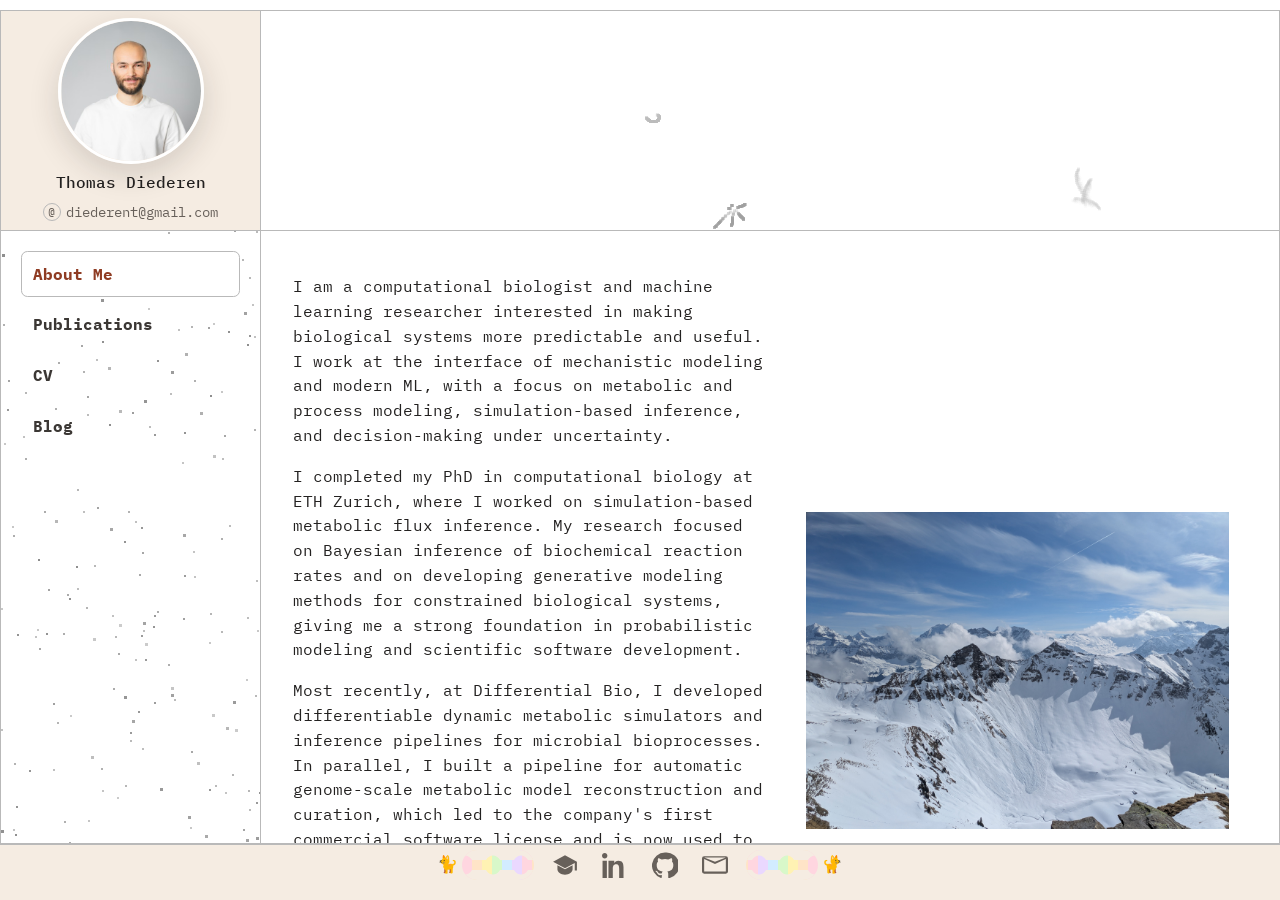
==== index.html @ 02537319 "Set up personal site with modular structure and animated UI" ====
<!doctype html>
<html lang="en">
<head>
  <meta charset="UTF-8">
  <meta name="viewport" content="width=device-width, initial-scale=1.0">
  <meta name="description" content="Thomas Diederen personal website: computational biology, publications, CV, and blog posts.">
  <title>Thomas Diederen | Computational Biology</title>
  <link rel="preconnect" href="https://fonts.googleapis.com">
  <link rel="preconnect" href="https://fonts.gstatic.com" crossorigin>
  <link href="https://fonts.googleapis.com/css2?family=IBM+Plex+Mono:wght@400;500;700&display=swap" rel="stylesheet">
  <link rel="stylesheet" href="css/main.css">
</head>
<body>
  <div class="quadrants">
    <aside class="q-photo">
      <div class="photo-circle">
        <img class="profile-photo" src="tomek_picture.jfif" alt="Portrait of Thomas Diederen">
      </div>
      <p class="photo-name">Thomas Diederen</p>
      <p class="photo-email"><span class="at-icon">@</span> diederent@gmail.com</p>
    </aside>

    <section class="q-topright">
      <div class="top-pattern" aria-hidden="true">
        <canvas id="top-pattern-canvas"></canvas>
      </div>
    </section>

    <aside class="q-links">
      <nav class="nav-links" aria-label="Main sections">
        <a href="#about" data-tab="about">About Me</a>
        <a href="#publications" data-tab="publications">Publications</a>
        <a href="#cv" data-tab="cv">CV</a>
        <a href="#blog" data-tab="blog">Blog</a>
      </nav>
      <div class="pixel-rain" aria-hidden="true">
        <canvas id="pixel-rain-canvas"></canvas>
      </div>
    </aside>

    <main class="q-content">
      <section id="about" class="tab-panel">
        <div class="about-layout">
          <div>
            <p>
              I am a computational biologist and machine learning researcher interested in making biological
              systems more predictable and useful. I work at the interface of mechanistic modeling and modern
              ML, with a focus on metabolic and process modeling, simulation-based inference, and
              decision-making under uncertainty.
            </p>
            <p>
              I completed my PhD in computational biology at ETH Zurich, where I worked on simulation-based
              metabolic flux inference. My research focused on Bayesian inference of biochemical reaction rates
              and on developing generative modeling methods for constrained biological systems, giving me a
              strong foundation in probabilistic modeling and scientific software development.
            </p>
            <p>
              Most recently, at Differential Bio, I developed differentiable dynamic metabolic simulators and
              inference pipelines for microbial bioprocesses. In parallel, I built a pipeline for automatic
              genome-scale metabolic model reconstruction and curation, which led to the company's first
              commercial software license and is now used to recommend growth media and to screen microbial
              libraries for commercialization.
            </p>
            <p>
              Outside of work, I spend a lot of time in the mountains - climbing and ski touring whenever
              possible. I also enjoy reading and playing guitar, usually alternating between trying to learn
              something new and just enjoying the process.
            </p>
          </div>
          <div class="about-photo-box">
            <img class="about-photo" src="mountains.jpg" alt="Mountain landscape">
          </div>
        </div>
      </section>

      <section id="publications" class="tab-panel" hidden>
        <article class="card">
          <h3>Flows on convex polytopes</h3>
          <p class="muted">arXiv preprint arXiv:2503.10232, 2025-03-13</p>
          <div class="bibtex">@article{diederen2025flows,
  author = {Tomek Diederen and Nicola Zamboni},
  title = {Flows on convex polytopes},
  journal = {arXiv preprint arXiv:2503.10232},
  year = {2025},
  month = {03},
  day = {13},
  url = {<a href="https://arxiv.org/abs/2503.10232" target="_blank" rel="noreferrer">https://arxiv.org/abs/2503.10232</a>},
  pdf = {<a href="https://arxiv.org/pdf/2503.10232" target="_blank" rel="noreferrer">https://arxiv.org/pdf/2503.10232</a>}
}</div>
        </article>

        <article class="card">
          <h3>Simulation-based metabolic flux inference</h3>
          <p class="muted">PhD Thesis, ETH Zurich, 2023</p>
          <div class="bibtex">@phdthesis{diederen2023sbmfi,
  author = {Thomas HM Diederen},
  title = {Simulation-based metabolic flux inference},
  school = {ETH Zurich},
  year = {2023},
  url = {<a href="https://www.research-collection.ethz.ch/entities/publication/3f28a9cc-00e3-452d-b2dc-0d77acde6f7c" target="_blank" rel="noreferrer">https://www.research-collection.ethz.ch/entities/publication/3f28a9cc-00e3-452d-b2dc-0d77acde6f7c</a>},
  pdf = {<a href="https://www.research-collection.ethz.ch/bitstreams/c92dff05-d81e-47e1-9547-4e51dfa744c7/download" target="_blank" rel="noreferrer">https://www.research-collection.ethz.ch/bitstreams/c92dff05-d81e-47e1-9547-4e51dfa744c7/download</a>}
}</div>
        </article>
      </section>

      <section id="cv" class="tab-panel" hidden>
        <div class="card">
          <h3>Consultant, Computational Biology - Differential Bio</h3>
          <p class="muted">Hybrid, Munich, Bavaria | Jul 2025 - Jan 2026 (contract)</p>
          <p>Developing core machine learning capabilities around hybrid mechanistic ODE models, variational inference, and neural ODEs in JAX.</p>
        </div>
        <div class="card">
          <h3>PhD - ETH Zurich, Institute for Molecular Systems Biology</h3>
          <p class="muted">Aug 2018 - Jan 2024</p>
          <p>Engineered the sbmfi package in PyTorch for simulation-based metabolic flux inference.</p>
        </div>
        <a class="download-btn" href="Thomas_Diederen_CV.pdf" download>Download Full CV (PDF)</a>
      </section>

      <section id="blog" class="tab-panel" hidden>
        <article class="card">
          <p class="muted">March 2026</p>
          <h3>Cutting Bioreactor Scale-Up Costs with a Differentiable Metabolic Simulator</h3>
          <p>
            Full post adapted from the original repository draft, including the inference pipeline figure.
          </p>
          <p><a href="blog/posts/hybrid-modeling/index.html">Read full post</a></p>
        </article>
      </section>
    </main>
  </div>

  <footer class="site-footer">
    <div class="footer-row">
      <div class="nyan nyan-left" aria-hidden="true">
        <span class="nyan-cat">🐈</span>
        <span class="nyan-rainbow"></span>
      </div>

      <div class="social-icons" aria-label="Social links">
      <a href="https://scholar.google.com/citations?user=wqxedakAAAAJ&hl=en" target="_blank" rel="noreferrer" title="Google Scholar" aria-label="Google Scholar">
        <svg viewBox="0 0 24 24" aria-hidden="true"><path d="M12 3 1 9l11 6 9-4.91V17h2V9L12 3Zm-7 9.18V16c0 2.76 3.13 5 7 5s7-2.24 7-5v-3.82l-7 3.82-7-3.82Z"/></svg>
      </a>
      <a href="https://linkedin.com/in/diederent" target="_blank" rel="noreferrer" title="LinkedIn" aria-label="LinkedIn">
        <svg viewBox="0 0 24 24" aria-hidden="true"><path d="M4.98 3.5C4.98 4.88 3.87 6 2.5 6S0 4.88 0 3.5 1.12 1 2.5 1s2.48 1.12 2.48 2.5ZM.5 8h4V24h-4V8Zm7 0h3.8v2.2h.05c.53-1 1.82-2.2 3.75-2.2 4.01 0 4.75 2.64 4.75 6.08V24h-4v-8.2c0-1.96-.03-4.48-2.73-4.48-2.73 0-3.15 2.13-3.15 4.34V24h-4V8Z"/></svg>
      </a>
      <a href="https://github.com/TomekDiederen" target="_blank" rel="noreferrer" title="GitHub" aria-label="GitHub">
        <svg viewBox="0 0 24 24" aria-hidden="true"><path d="M12 .5a12 12 0 0 0-3.79 23.39c.6.11.82-.26.82-.58v-2.03c-3.34.72-4.04-1.41-4.04-1.41-.55-1.38-1.33-1.74-1.33-1.74-1.09-.74.08-.73.08-.73 1.2.08 1.84 1.23 1.84 1.23 1.07 1.82 2.8 1.3 3.49.99.11-.77.42-1.3.76-1.6-2.67-.3-5.48-1.33-5.48-5.92 0-1.31.47-2.38 1.24-3.22-.12-.3-.54-1.52.12-3.16 0 0 1.01-.32 3.3 1.23a11.5 11.5 0 0 1 6 0c2.29-1.55 3.3-1.23 3.3-1.23.66 1.64.24 2.86.12 3.16.77.84 1.24 1.91 1.24 3.22 0 4.6-2.82 5.62-5.51 5.92.43.38.82 1.11.82 2.24v3.32c0 .32.22.7.82.58A12 12 0 0 0 12 .5Z"/></svg>
      </a>
      <a href="mailto:diederent@gmail.com" title="Email" aria-label="Email">
        <svg viewBox="0 0 24 24" aria-hidden="true"><path d="M2 4h20a2 2 0 0 1 2 2v12a2 2 0 0 1-2 2H2a2 2 0 0 1-2-2V6a2 2 0 0 1 2-2Zm10 7L2 6.5V18h20V6.5L12 11Zm0-2 10-4H2l10 4Z"/></svg>
      </a>
      </div>

      <div class="nyan nyan-right" aria-hidden="true">
        <span class="nyan-rainbow"></span>
        <span class="nyan-cat">🐈</span>
      </div>
    </div>
  </footer>

  <script src="js/tabs.js" defer></script>
  <script src="js/animations.js" defer></script>
</body>
</html>
---- css/main.css ----
:root {
  --paper: #ffffff;
  --line: #b9b9b9;
  --ink: #232120;
  --muted: #67605a;
  --accent: #8f3c23;
  --panel-warm: #f5ece2;
}

* { box-sizing: border-box; }

html, body {
  margin: 0;
  padding: 0;
}

body {
  font-family: "IBM Plex Mono", monospace;
  color: var(--ink);
  background: #ffffff;
  line-height: 1.55;
  height: 100dvh;
  overflow: hidden;
  padding-top: 10px;
}

.quadrants {
  display: grid;
  grid-template-columns: 260px 1fr;
  grid-template-rows: 220px minmax(0, 1fr);
  grid-template-areas: "photo top" "links content";
  width: 100%;
  height: calc(100dvh - 66px);
  min-height: 0;
  margin: 0;
  background: var(--paper);
  border: 1px solid var(--line);
  overflow: hidden;
}

.q-photo,
.q-topright,
.q-links,
.q-content {
  padding: 1.25rem;
}

.q-photo,
.q-links {
  border-right: 1px solid var(--line);
}

.q-photo,
.q-topright {
  border-bottom: 1px solid var(--line);
}

.q-photo {
  grid-area: photo;
  display: flex;
  flex-direction: column;
  align-items: center;
  justify-content: center;
  gap: 0.6rem;
  text-align: center;
  background: var(--panel-warm);
}

.q-topright {
  grid-area: top;
  position: relative;
  overflow: hidden;
}

.q-links {
  grid-area: links;
  display: flex;
  flex-direction: column;
  min-height: 0;
  position: relative;
  overflow: hidden;
}

.q-content {
  grid-area: content;
  padding: 1.7rem 2rem;
  min-height: 0;
  overflow: auto;
}

.photo-circle {
  width: 146px;
  height: 146px;
  aspect-ratio: 1 / 1;
  border-radius: 50%;
  overflow: hidden;
  border: 3px solid #fff;
  box-shadow: 0 10px 30px rgba(35, 33, 32, 0.16);
  flex: 0 0 auto;
}

.profile-photo {
  width: 100%;
  height: 100%;
  object-fit: cover;
  object-position: center;
  border-radius: 50%;
  display: block;
}

.photo-name { margin: 0; font-weight: 500; line-height: 1.1; }

.photo-email {
  margin: 0;
  color: var(--muted);
  font-size: 0.9rem;
  display: flex;
  align-items: center;
  gap: 0.35rem;
}

.at-icon {
  display: inline-flex;
  align-items: center;
  justify-content: center;
  width: 18px;
  height: 18px;
  border: 1px solid var(--line);
  border-radius: 50%;
  font-size: 0.75rem;
  line-height: 1;
}

.nav-links {
  display: flex;
  flex-direction: column;
  gap: 0.3rem;
  position: relative;
  z-index: 1;
}

.nav-links a {
  display: block;
  width: 100%;
  text-decoration: none;
  color: #3b3734;
  border: 1px solid transparent;
  border-radius: 0.4rem;
  padding: 0.6rem 0.7rem;
  font-weight: 700;
}

.nav-links a:hover,
.nav-links a.active {
  color: var(--accent);
  border-color: var(--line);
  background: #fff;
}

.pixel-rain,
.top-pattern {
  position: absolute;
  inset: 0;
  pointer-events: none;
}

.pixel-rain { z-index: 0; }
.top-pattern { z-index: 1; opacity: 0.95; }

.pixel-rain canvas,
.top-pattern canvas {
  position: absolute;
  inset: 0;
  width: 100%;
  height: 100%;
  display: block;
}

h1, h2, h3 {
  margin: 0.35rem 0 0.8rem;
  line-height: 1.25;
}

a { color: var(--accent); }

.tab-panel {
  animation: fade 260ms ease;
}

.card {
  border: 1px solid #d9cfbd;
  border-radius: 0.8rem;
  padding: 1rem;
  background: #fff;
  margin-bottom: 0.9rem;
}

#about { max-width: 100%; }

.about-layout {
  display: grid;
  grid-template-columns: minmax(280px, 50%) minmax(260px, 50%);
  gap: 1.1rem;
  align-items: start;
}

.about-layout > div {
  max-width: 75ch;
}

.about-photo {
  width: auto;
  max-width: 92%;
  height: 100%;
  display: block;
  object-fit: contain;
  object-position: center;
}

.about-photo-box {
  align-self: start;
  justify-self: center;
  display: flex;
  align-items: center;
  justify-content: center;
}

.muted {
  color: var(--muted);
  margin-top: -0.4rem;
}

.bibtex {
  width: 60%;
  margin: 0.8rem 0 0;
  padding: 0.7rem;
  background: #f7f7f7;
  border: 1px solid var(--line);
  overflow: auto;
  font-family: "IBM Plex Mono", monospace;
  font-size: 0.85rem;
  line-height: 1.45;
  white-space: pre-wrap;
}

.bibtex a { word-break: break-all; }

.download-btn {
  display: inline-block;
  text-decoration: none;
  background: var(--accent);
  color: #fff;
  border-radius: 0.6rem;
  padding: 0.65rem 0.9rem;
  margin-top: 0.6rem;
}

.site-footer {
  width: 100%;
  margin: 0;
  padding: 0 1rem;
  border-top: 1px solid var(--line);
  display: flex;
  align-items: center;
  justify-content: center;
  min-height: 56px;
  background: var(--panel-warm);
}

.footer-row {
  display: flex;
  align-items: center;
  gap: 0.9rem;
  transform: translateY(-8px);
}

.social-icons {
  display: flex;
  align-items: center;
  gap: 1rem;
}

.nyan {
  display: flex;
  align-items: center;
  gap: 0.25rem;
}

.nyan-cat {
  font-size: 1.05rem;
  line-height: 1;
}

.nyan-rainbow {
  position: relative;
  width: 72px;
  height: 30px;
  overflow: hidden;
  border-radius: 999px;
  background: repeating-linear-gradient(
    90deg,
    #ffd6e0 0 10px,
    #ffe4c7 10px 20px,
    #fff2b3 20px 30px,
    #d8f8c9 30px 40px,
    #d2ecff 40px 50px,
    #ead8ff 50px 60px
  );
  background-size: 140px 30px;
  animation: nyanSlide 6s linear infinite;
}

.nyan-rainbow::before,
.nyan-rainbow::after {
  content: "";
  position: absolute;
  left: -32px;
  width: calc(100% + 64px);
  height: 10px;
  pointer-events: none;
  background-repeat: repeat-x;
  background-size: 28px 10px;
  -webkit-mask-position: 0 0;
  mask-position: 0 0;
  animation: nyanWaveEdge 1.4s linear infinite;
}

.nyan-rainbow::before {
  top: 0;
  background: var(--panel-warm);
  -webkit-mask-image: url("data:image/svg+xml,%3Csvg xmlns='http://www.w3.org/2000/svg' viewBox='0 0 28 10' preserveAspectRatio='none'%3E%3Cpath d='M0 10 C3.5 4 10.5 4 14 10 C17.5 16 24.5 16 28 10 L28 0 L0 0 Z' fill='black'/%3E%3C/svg%3E");
  mask-image: url("data:image/svg+xml,%3Csvg xmlns='http://www.w3.org/2000/svg' viewBox='0 0 28 10' preserveAspectRatio='none'%3E%3Cpath d='M0 10 C3.5 4 10.5 4 14 10 C17.5 16 24.5 16 28 10 L28 0 L0 0 Z' fill='black'/%3E%3C/svg%3E");
  -webkit-mask-repeat: repeat-x;
  mask-repeat: repeat-x;
  -webkit-mask-size: 28px 10px;
  mask-size: 28px 10px;
}

.nyan-rainbow::after {
  bottom: 0;
  background: var(--panel-warm);
  -webkit-mask-image: url("data:image/svg+xml,%3Csvg xmlns='http://www.w3.org/2000/svg' viewBox='0 0 28 10' preserveAspectRatio='none'%3E%3Cpath d='M0 0 C3.5 6 10.5 6 14 0 C17.5 -6 24.5 -6 28 0 L28 10 L0 10 Z' fill='black'/%3E%3C/svg%3E");
  mask-image: url("data:image/svg+xml,%3Csvg xmlns='http://www.w3.org/2000/svg' viewBox='0 0 28 10' preserveAspectRatio='none'%3E%3Cpath d='M0 0 C3.5 6 10.5 6 14 0 C17.5 -6 24.5 -6 28 0 L28 10 L0 10 Z' fill='black'/%3E%3C/svg%3E");
  -webkit-mask-repeat: repeat-x;
  mask-repeat: repeat-x;
  -webkit-mask-size: 28px 10px;
  mask-size: 28px 10px;
  animation-delay: -0.7s;
}

.nyan-right .nyan-rainbow {
  transform: scaleX(-1);
}

.nyan-right .nyan-cat {
  display: inline-block;
  transform: scaleX(-1);
}

.social-icons a {
  color: var(--muted);
  text-decoration: none;
  display: inline-flex;
  align-items: center;
  justify-content: center;
  width: 34px;
  height: 34px;
}

.social-icons a:hover { color: var(--accent); }

.social-icons svg {
  width: 26px;
  height: 26px;
  fill: currentColor;
  display: block;
}

@keyframes fade {
  from { opacity: 0; transform: translateY(6px); }
  to { opacity: 1; transform: translateY(0); }
}

@keyframes nyanSlide {
  from { background-position: 0 0; }
  to { background-position: 140px 0; }
}

@keyframes nyanWaveEdge {
  from {
    -webkit-mask-position: 0 0;
    mask-position: 0 0;
  }
  to {
    -webkit-mask-position: 28px 0;
    mask-position: 28px 0;
  }
}

@media (max-width: 860px) {
  .quadrants {
    grid-template-columns: 1fr;
    grid-template-rows: auto auto auto minmax(0, 1fr);
    grid-template-areas: "photo" "top" "links" "content";
    height: calc(100dvh - 66px);
  }

  .q-photo,
  .q-links,
  .q-topright,
  .q-content {
    border-right: 0;
    border-bottom: 1px solid var(--line);
  }

  .q-content { border-bottom: 0; }
  #about { max-width: 100%; }
  .about-layout { grid-template-columns: 1fr; }
  .bibtex { width: 100%; }
  .nyan-rainbow { width: 48px; }
}
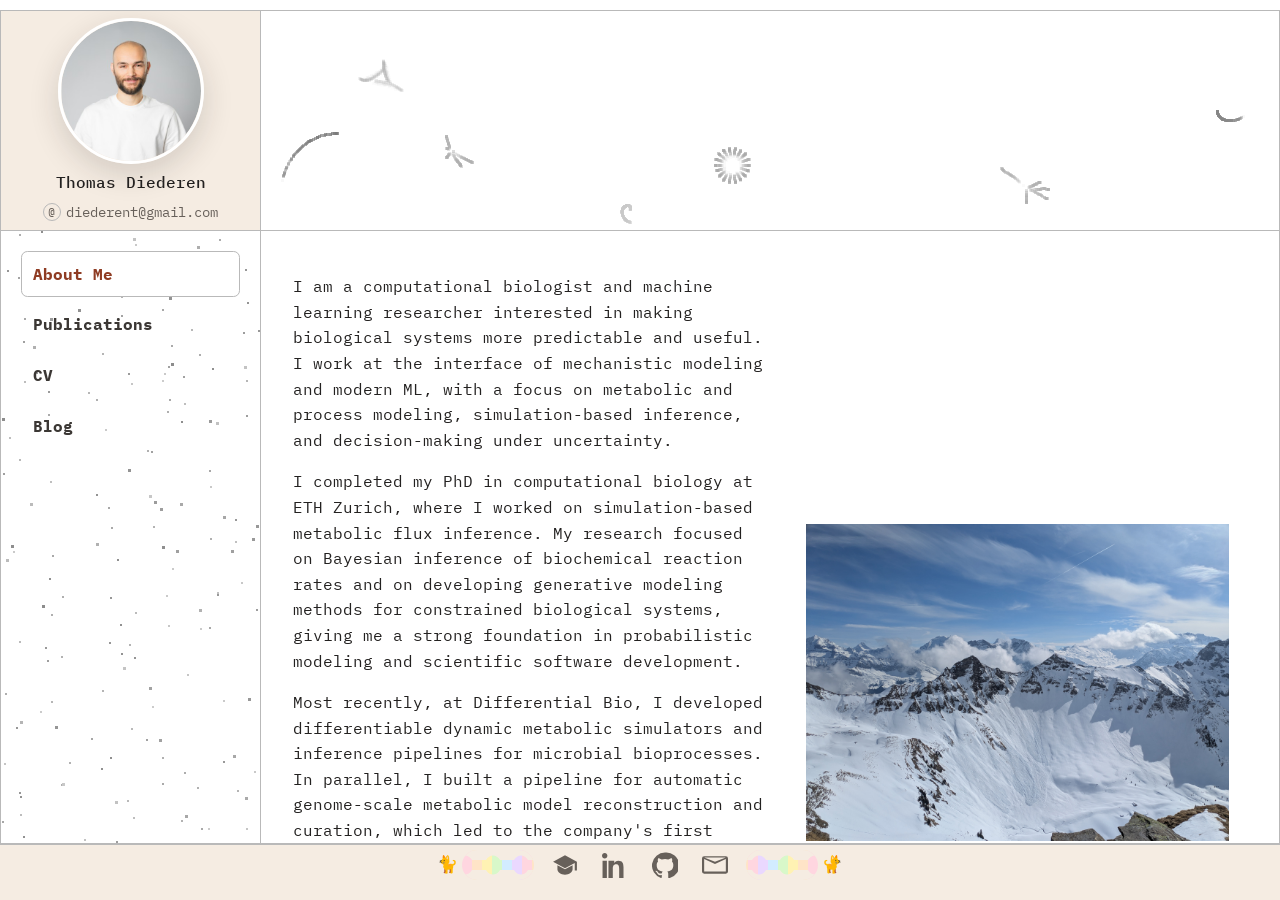
==== commit 07f562e6: "Add 4 coming-soon PhD thesis blog posts; fix paper title in publications - Simulation-based metaboli" ====
--- a/index.html
+++ b/index.html
@@ -74,9 +74,16 @@
       </section>
 
       <section id="publications" class="tab-panel" hidden>
-        <article class="card">
+        <article class="publication-item">
+          <h3>A Differentiable dFBA Simulator for Scalable Bayesian Inference over Microbial Metabolic Models</h3>
+          <p class="muted">Preprint, 2026 — submitted to bioRxiv</p>
+          <p>A differentiable dynamic flux balance analysis simulator embedded in JAX, enabling end-to-end gradient-based inference over ~2,100 batch fermentations using OD600 as the sole observation signal.</p>
+          <a class="download-btn" href="hybrid_dfba_paper.pdf" download style="display:inline-block;margin-top:0.5rem;">Download preprint (PDF)</a>
+        </article>
+
+        <article class="publication-item">
           <h3>Flows on convex polytopes</h3>
-          <p class="muted">arXiv preprint arXiv:2503.10232, 2025-03-13</p>
+          <p class="muted">arXiv preprint arXiv:2503.10232, 2025</p>
           <div class="bibtex">@article{diederen2025flows,
   author = {Tomek Diederen and Nicola Zamboni},
   title = {Flows on convex polytopes},
@@ -89,7 +96,7 @@
 }</div>
         </article>
 
-        <article class="card">
+        <article class="publication-item">
           <h3>Simulation-based metabolic flux inference</h3>
           <p class="muted">PhD Thesis, ETH Zurich, 2023</p>
           <div class="bibtex">@phdthesis{diederen2023sbmfi,
@@ -104,16 +111,95 @@
       </section>
 
       <section id="cv" class="tab-panel" hidden>
-        <div class="card">
-          <h3>Consultant, Computational Biology - Differential Bio</h3>
-          <p class="muted">Hybrid, Munich, Bavaria | Jul 2025 - Jan 2026 (contract)</p>
-          <p>Developing core machine learning capabilities around hybrid mechanistic ODE models, variational inference, and neural ODEs in JAX.</p>
-        </div>
-        <div class="card">
-          <h3>PhD - ETH Zurich, Institute for Molecular Systems Biology</h3>
-          <p class="muted">Aug 2018 - Jan 2024</p>
-          <p>Engineered the sbmfi package in PyTorch for simulation-based metabolic flux inference.</p>
-        </div>
+        <h3 class="cv-section">Experience</h3>
+        <ul class="cv-list">
+          <li>
+            <p class="cv-title">Independent Contractor, Computational Biology - Differential Bio</p>
+            <p class="cv-meta">Munich, Germany | Jul 2025 - Mar 2026</p>
+            <ul>
+              <li>Developed core ML capabilities for microbial bioprocessing with differentiable dynamic flux balance analysis (dFBA), variational inference, and neural ODE workflows in JAX.</li>
+              <li>Built an automated genome-scale metabolic model reconstruction and curation pipeline, enabling Differential Bio's first commercial software license and supporting growth-media recommendation and library screening.</li>
+            </ul>
+            <details class="cv-readmore">
+              <summary>Read more</summary>
+              <p>
+                My contract at Differential Bio focused on building reliable modeling infrastructure that teams could
+                use in production, not just in one-off research notebooks. A central part of the work was
+                implementing differentiable dynamic metabolic simulators that could couple mechanistic constraints
+                with modern inference methods. This meant setting up a robust modeling stack where ODE-based process
+                models, parameter priors, and optimization loops worked together under realistic data quality and
+                throughput constraints. I spent significant effort on numerical stability and reproducibility so that
+                model updates remained trustworthy as new fermentation runs were added. In parallel, I designed and
+                implemented an automated genome-scale model reconstruction and curation workflow to reduce manual
+                turnaround time for new organisms. That pipeline translated fragmented inputs into usable models with
+                quality checks and curation hooks, making it practical for repeated use across projects. The outcome
+                was not only faster internal development cycles but also a direct commercial impact: the resulting
+                software capabilities contributed to the company's first commercial license. The same framework is now
+                applied to media recommendation and candidate screening workflows, where practical decision support and
+                maintainability matter as much as model sophistication.
+              </p>
+            </details>
+          </li>
+        </ul>
+
+        <h3 class="cv-section">Education</h3>
+        <ul class="cv-list">
+          <li>
+            <p class="cv-title">PhD, Computational Biology - D-BIOL, ETH Zurich (graduated 11.2023)</p>
+            <p class="cv-meta">Zurich, Switzerland | Aug 2018 - Jan 2024</p>
+            <ul>
+              <li>PhD title: Simulation-based Metabolic Flux Inference.</li>
+              <li>Pioneered methods for modeling Riemannian continuous normalizing flows on convex polytopes.</li>
+              <li>Developed pipelines for Bayesian inference of biochemical reaction rates from mass-spectrometry data.</li>
+              <li>Engineered the <a href="https://github.com/Patrickens/sbmfi_public" target="_blank" rel="noreferrer">sbmfi package</a> for simulation-based metabolic flux inference in PyTorch.</li>
+            </ul>
+            <details class="cv-readmore">
+              <summary>Read more</summary>
+              <p>
+                During my PhD at ETH Zurich, I focused on turning metabolic flux inference into a scalable
+                probabilistic workflow that could handle realistic biological complexity. The research combined
+                Bayesian modeling, constrained simulation, and robust software implementation. A recurring challenge
+                was that inference quality depended as much on numerical behavior and model structure as on the
+                statistical method itself. I worked on this end-to-end: defining priors that respected biochemical
+                constraints, building inference strategies for noisy experimental data, and designing methods that
+                remained stable when scaling from toy examples to real datasets. On the methodological side, I
+                developed generative modeling approaches for constrained biological systems, including work on flows
+                over convex polytopes motivated by flux geometry. On the application side, I built mass-spectrometry
+                data pipelines and Bayesian inference workflows for biochemical reaction rates. A key engineering
+                output was the <a href="https://github.com/Patrickens/sbmfi_public" target="_blank" rel="noreferrer">sbmfi package</a>, implemented in PyTorch, to make these methods usable and extensible for
+                repeated experiments. The broader objective was practical: reduce dependence on ad hoc analysis and
+                make uncertainty-aware metabolic inference reproducible enough to support biological and process
+                decisions. That blend of theory, implementation, and applied validation strongly shaped how I now
+                approach modeling problems in industry.
+              </p>
+            </details>
+          </li>
+          <li>
+            <p class="cv-title">MSc, Biotechnology (Systems Biology) - D-BSSE, ETH Zurich</p>
+            <p class="cv-meta">Basel, Switzerland | Sep 2015 - Aug 2017</p>
+            <ul>
+              <li>Thesis in the Control Theory and Systems Biology Laboratory.</li>
+              <li>Courses: computational systems biology, machine learning, linear algebra, data science, and control theory.</li>
+            </ul>
+          </li>
+          <li>
+            <p class="cv-title">BSc, Life Science and Technology - Delft University of Technology</p>
+            <p class="cv-meta">Delft, The Netherlands | Sep 2011 - Nov 2014</p>
+          </li>
+        </ul>
+
+        <h3 class="cv-section">Skills</h3>
+        <ul class="cv-list">
+          <li><p><strong>Modeling:</strong> Normalizing flows, variational inference, Bayesian neural networks, MCMC, approximate Bayesian computation, convex optimization.</p></li>
+          <li><p><strong>Programming:</strong> Python, JAX, PyTorch, MATLAB, JavaScript, R, C++, Bash, PowerShell.</p></li>
+          <li><p><strong>Tooling:</strong> Git, Docker, scientific data pipelines, high-throughput inference workflows.</p></li>
+        </ul>
+
+        <h3 class="cv-section">Services</h3>
+        <ul class="cv-list">
+          <li><p>Reviewer for: <a href="https://academic.oup.com/bioinformatics" target="_blank" rel="noreferrer">Bioinformatics</a>, <a href="https://www.sciencedirect.com/journal/metabolic-engineering" target="_blank" rel="noreferrer">Metabolic Engineering</a>, <a href="https://www.simbiochem.com/" target="_blank" rel="noreferrer">EurIPS SIMBIOCHEM 2025</a></p></li>
+        </ul>
+
         <a class="download-btn" href="Thomas_Diederen_CV.pdf" download>Download Full CV (PDF)</a>
       </section>
 
@@ -122,9 +208,50 @@
           <p class="muted">March 2026</p>
           <h3>Cutting Bioreactor Scale-Up Costs with a Differentiable Metabolic Simulator</h3>
           <p>
-            Full post adapted from the original repository draft, including the inference pipeline figure.
+            How a differentiable metabolic simulator turns a single OD600 curve into substrate trajectories,
+            flux predictions, and medium recommendations — without intermediate measurements.
           </p>
           <p><a href="blog/posts/hybrid-modeling/index.html">Read full post</a></p>
+        </article>
+
+        <article class="card">
+          <p class="muted">Coming soon · 2023</p>
+          <h3>Simulation-Based Metabolic Flux Inference</h3>
+          <p>
+            From MCMC to amortised neural flows: how to make ¹³C flux inference fast enough for high-throughput
+            experiments, including a novel cylinder embedding and log-ratio transformation for MDVs.
+          </p>
+          <p><a href="blog/posts/sbmfi/index.html">Read preview</a></p>
+        </article>
+
+        <article class="card">
+          <p class="muted">Coming soon · 2025</p>
+          <h3>Flows on Convex Polytopes</h3>
+          <p>
+            Any convex polytope is homeomorphic to a ball — and that single fact unlocks normalising flows
+            and Riemannian flow matching for distributions on constrained parameter spaces like metabolic flux polytopes.
+          </p>
+          <p><a href="blog/posts/flows-polytopes/index.html">Read preview</a></p>
+        </article>
+
+        <article class="card">
+          <p class="muted">Coming soon · 2023</p>
+          <h3>Biologically Inspired Priors over Metabolic Fluxes</h3>
+          <p>
+            Three prior distributions over the flux polytope — projection, flux-ratio, and thermodynamic —
+            each encoding a different type of biological knowledge for Bayesian flux inference.
+          </p>
+          <p><a href="blog/posts/flux-priors/index.html">Read preview</a></p>
+        </article>
+
+        <article class="card">
+          <p class="muted">Coming soon · 2023</p>
+          <h3>An Instrument-Faithful Observation Model for Mass Distribution Vectors</h3>
+          <p>
+            LC-MS noise is heteroskedastic, log-normal, and correlated — not Gaussian. Calibrating a
+            faithful observation model on 400+ measurements changes posterior flux beliefs significantly.
+          </p>
+          <p><a href="blog/posts/observation-model/index.html">Read preview</a></p>
         </article>
       </section>
     </main>
--- a/css/main.css
+++ b/css/main.css
@@ -86,6 +86,24 @@
   padding: 1.7rem 2rem;
   min-height: 0;
   overflow: auto;
+  font-size: 1rem;
+}
+
+.q-content p,
+.q-content li,
+.q-content summary,
+.q-content .bibtex {
+  font-size: 1rem;
+  line-height: 1.6;
+}
+
+.q-content .cv-section,
+.q-content .cv-title,
+.q-content .publication-item h3,
+.q-content #blog h3,
+.q-content #cv h3 {
+  font-size: 2.05rem !important;
+  line-height: 1.18;
 }
 
 .photo-circle {
@@ -195,6 +213,22 @@
   margin-bottom: 0.9rem;
 }
 
+.publication-item {
+  margin-bottom: 2.8rem;
+}
+
+.publication-item .bibtex {
+  margin-bottom: 1.4rem;
+}
+
+.publication-item + .publication-item {
+  padding-top: 0.8rem;
+}
+
+.publication-item:last-child {
+  margin-bottom: 0;
+}
+
 #about { max-width: 100%; }
 
 .about-layout {
@@ -230,12 +264,74 @@
   margin-top: -0.4rem;
 }
 
+.cv-section {
+  margin-top: 1.1rem;
+}
+
+.cv-list {
+  margin: 0.2rem 0 0.8rem;
+  padding-left: 1.2rem;
+}
+
+.cv-list > li {
+  margin-bottom: 0.65rem;
+}
+
+.cv-list ul {
+  margin: 0.35rem 0 0;
+  padding-left: 1.2rem;
+}
+
+.cv-title {
+  display: block;
+  font-weight: 700;
+}
+
+.cv-meta {
+  display: block;
+  color: var(--muted);
+  margin-top: 0.1rem;
+  font-size: 0.9rem;
+  font-variant-numeric: tabular-nums;
+  letter-spacing: 0.01em;
+}
+
+.cv-readmore {
+  margin-top: 0.4rem;
+}
+
+.cv-readmore > summary {
+  cursor: pointer;
+  list-style: none;
+  color: var(--accent);
+  font-weight: 600;
+}
+
+.cv-readmore > summary::-webkit-details-marker {
+  display: none;
+}
+
+.cv-readmore > summary::before {
+  content: "+";
+  display: inline-block;
+  width: 1rem;
+  color: var(--accent);
+}
+
+.cv-readmore[open] > summary::before {
+  content: "-";
+}
+
+.cv-readmore p {
+  margin: 0.45rem 0 0;
+}
+
 .bibtex {
   width: 60%;
   margin: 0.8rem 0 0;
-  padding: 0.7rem;
-  background: #f7f7f7;
-  border: 1px solid var(--line);
+  padding: 0;
+  background: transparent;
+  border: 0;
   overflow: auto;
   font-family: "IBM Plex Mono", monospace;
   font-size: 0.85rem;
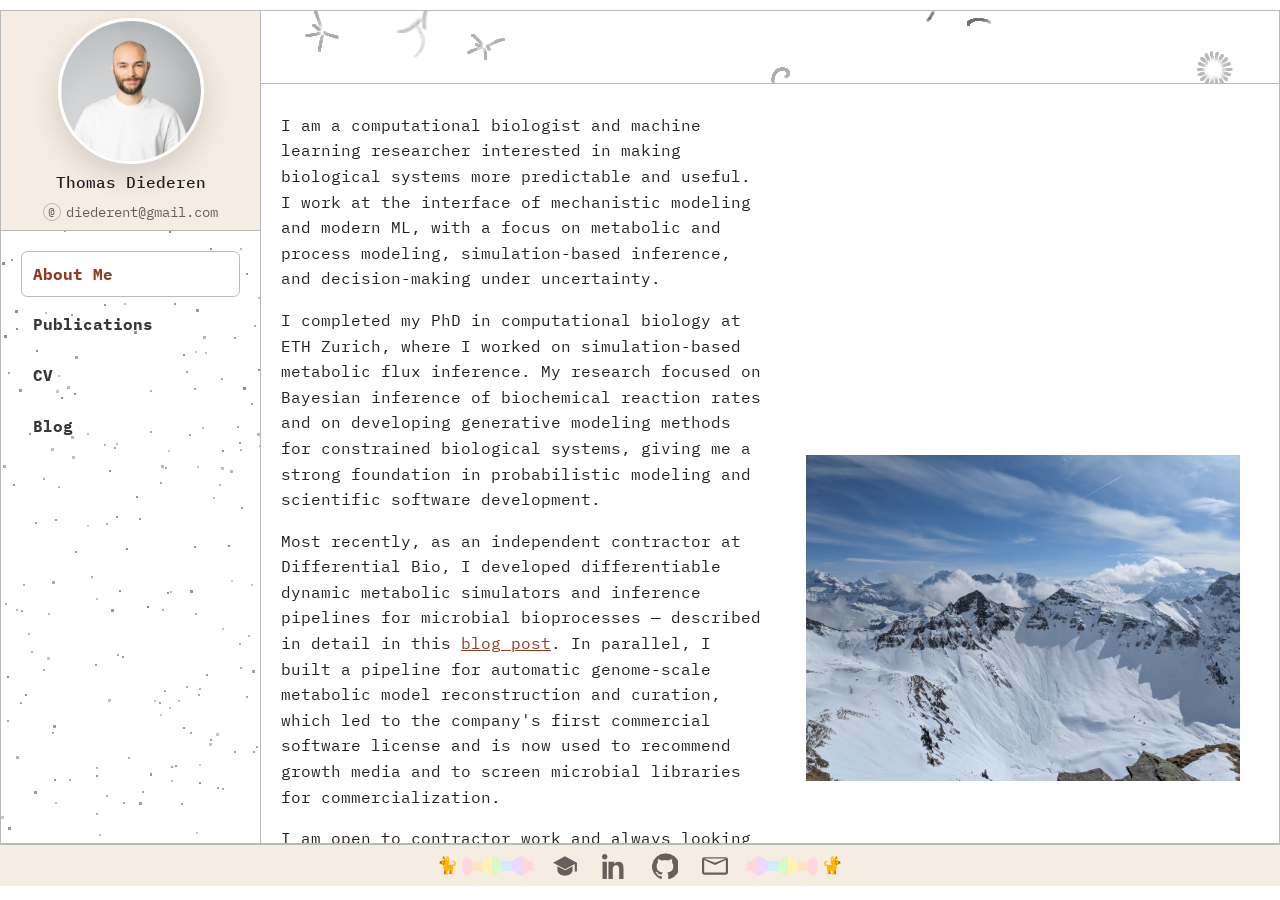
==== commit 2de3c94a: "Polish layout, update CV/publications/blog content Co-Authored-By: Claude Sonnet 4.6 <noreply@anthro" ====
--- a/index.html
+++ b/index.html
@@ -55,11 +55,17 @@
               strong foundation in probabilistic modeling and scientific software development.
             </p>
             <p>
-              Most recently, at Differential Bio, I developed differentiable dynamic metabolic simulators and
-              inference pipelines for microbial bioprocesses. In parallel, I built a pipeline for automatic
+              Most recently, as an independent contractor at Differential Bio, I developed differentiable dynamic metabolic simulators and
+              inference pipelines for microbial bioprocesses — described in detail in this
+              <a href="blog/posts/hybrid-modeling/index.html">blog post</a>. In parallel, I built a pipeline for automatic
               genome-scale metabolic model reconstruction and curation, which led to the company's first
               commercial software license and is now used to recommend growth media and to screen microbial
               libraries for commercialization.
+            </p>
+            <p>
+              I am open to contractor work and always looking for opportunities to collaborate — feel free to
+              reach out if you are working on something at the intersection of mechanistic modeling, ML, and
+              biological systems.
             </p>
             <p>
               Outside of work, I spend a lot of time in the mountains - climbing and ski touring whenever
@@ -76,14 +82,13 @@
       <section id="publications" class="tab-panel" hidden>
         <article class="publication-item">
           <h3>A Differentiable dFBA Simulator for Scalable Bayesian Inference over Microbial Metabolic Models</h3>
-          <p class="muted">Preprint, 2026 — submitted to bioRxiv</p>
+          <p class="muted">bioRxiv, 2026</p>
           <p>A differentiable dynamic flux balance analysis simulator embedded in JAX, enabling end-to-end gradient-based inference over ~2,100 batch fermentations using OD600 as the sole observation signal.</p>
-          <a class="download-btn" href="hybrid_dfba_paper.pdf" download style="display:inline-block;margin-top:0.5rem;">Download preprint (PDF)</a>
+          <a class="download-btn" href="hybrid_dfba_paper.pdf" download>Download preprint (PDF)</a>
         </article>
 
         <article class="publication-item">
           <h3>Flows on convex polytopes</h3>
-          <p class="muted">arXiv preprint arXiv:2503.10232, 2025</p>
           <div class="bibtex">@article{diederen2025flows,
   author = {Tomek Diederen and Nicola Zamboni},
   title = {Flows on convex polytopes},
@@ -91,21 +96,18 @@
   year = {2025},
   month = {03},
   day = {13},
-  url = {<a href="https://arxiv.org/abs/2503.10232" target="_blank" rel="noreferrer">https://arxiv.org/abs/2503.10232</a>},
-  pdf = {<a href="https://arxiv.org/pdf/2503.10232" target="_blank" rel="noreferrer">https://arxiv.org/pdf/2503.10232</a>}
+  url = {<a href="https://arxiv.org/abs/2503.10232" target="_blank" rel="noreferrer">https://arxiv.org/abs/2503.10232</a>}
 }</div>
         </article>
 
         <article class="publication-item">
           <h3>Simulation-based metabolic flux inference</h3>
-          <p class="muted">PhD Thesis, ETH Zurich, 2023</p>
           <div class="bibtex">@phdthesis{diederen2023sbmfi,
   author = {Thomas HM Diederen},
   title = {Simulation-based metabolic flux inference},
   school = {ETH Zurich},
   year = {2023},
-  url = {<a href="https://www.research-collection.ethz.ch/entities/publication/3f28a9cc-00e3-452d-b2dc-0d77acde6f7c" target="_blank" rel="noreferrer">https://www.research-collection.ethz.ch/entities/publication/3f28a9cc-00e3-452d-b2dc-0d77acde6f7c</a>},
-  pdf = {<a href="https://www.research-collection.ethz.ch/bitstreams/c92dff05-d81e-47e1-9547-4e51dfa744c7/download" target="_blank" rel="noreferrer">https://www.research-collection.ethz.ch/bitstreams/c92dff05-d81e-47e1-9547-4e51dfa744c7/download</a>}
+  url = {<a href="https://www.research-collection.ethz.ch/entities/publication/3f28a9cc-00e3-452d-b2dc-0d77acde6f7c" target="_blank" rel="noreferrer">https://www.research-collection.ethz.ch/entities/publication/3f28a9cc-00e3-452d-b2dc-0d77acde6f7c</a>}
 }</div>
         </article>
       </section>
@@ -145,8 +147,8 @@
         <h3 class="cv-section">Education</h3>
         <ul class="cv-list">
           <li>
-            <p class="cv-title">PhD, Computational Biology - D-BIOL, ETH Zurich (graduated 11.2023)</p>
-            <p class="cv-meta">Zurich, Switzerland | Aug 2018 - Jan 2024</p>
+            <p class="cv-title">PhD, Computational Biology — ETH Zurich</p>
+            <p class="cv-meta">Zurich, Switzerland | Aug 2018 – Jan 2024</p>
             <ul>
               <li>PhD title: Simulation-based Metabolic Flux Inference.</li>
               <li>Pioneered methods for modeling Riemannian continuous normalizing flows on convex polytopes.</li>
@@ -175,7 +177,7 @@
             </details>
           </li>
           <li>
-            <p class="cv-title">MSc, Biotechnology (Systems Biology) - D-BSSE, ETH Zurich</p>
+            <p class="cv-title">MSc, Biotechnology (Systems Biology) — ETH Zurich</p>
             <p class="cv-meta">Basel, Switzerland | Sep 2015 - Aug 2017</p>
             <ul>
               <li>Thesis in the Control Theory and Systems Biology Laboratory.</li>
@@ -183,7 +185,7 @@
             </ul>
           </li>
           <li>
-            <p class="cv-title">BSc, Life Science and Technology - Delft University of Technology</p>
+            <p class="cv-title">BSc, Life Science and Technology — TU Delft</p>
             <p class="cv-meta">Delft, The Netherlands | Sep 2011 - Nov 2014</p>
           </li>
         </ul>
@@ -215,7 +217,7 @@
         </article>
 
         <article class="card">
-          <p class="muted">Coming soon · 2023</p>
+          <p class="muted">Coming soon</p>
           <h3>Simulation-Based Metabolic Flux Inference</h3>
           <p>
             From MCMC to amortised neural flows: how to make ¹³C flux inference fast enough for high-throughput
@@ -225,7 +227,7 @@
         </article>
 
         <article class="card">
-          <p class="muted">Coming soon · 2025</p>
+          <p class="muted">Coming soon</p>
           <h3>Flows on Convex Polytopes</h3>
           <p>
             Any convex polytope is homeomorphic to a ball — and that single fact unlocks normalising flows
@@ -235,7 +237,7 @@
         </article>
 
         <article class="card">
-          <p class="muted">Coming soon · 2023</p>
+          <p class="muted">Coming soon</p>
           <h3>Biologically Inspired Priors over Metabolic Fluxes</h3>
           <p>
             Three prior distributions over the flux polytope — projection, flux-ratio, and thermodynamic —
@@ -245,7 +247,7 @@
         </article>
 
         <article class="card">
-          <p class="muted">Coming soon · 2023</p>
+          <p class="muted">Coming soon</p>
           <h3>An Instrument-Faithful Observation Model for Mass Distribution Vectors</h3>
           <p>
             LC-MS noise is heteroskedastic, log-normal, and correlated — not Gaussian. Calibrating a
@@ -271,7 +273,7 @@
       <a href="https://linkedin.com/in/diederent" target="_blank" rel="noreferrer" title="LinkedIn" aria-label="LinkedIn">
         <svg viewBox="0 0 24 24" aria-hidden="true"><path d="M4.98 3.5C4.98 4.88 3.87 6 2.5 6S0 4.88 0 3.5 1.12 1 2.5 1s2.48 1.12 2.48 2.5ZM.5 8h4V24h-4V8Zm7 0h3.8v2.2h.05c.53-1 1.82-2.2 3.75-2.2 4.01 0 4.75 2.64 4.75 6.08V24h-4v-8.2c0-1.96-.03-4.48-2.73-4.48-2.73 0-3.15 2.13-3.15 4.34V24h-4V8Z"/></svg>
       </a>
-      <a href="https://github.com/TomekDiederen" target="_blank" rel="noreferrer" title="GitHub" aria-label="GitHub">
+      <a href="https://github.com/Patrickens/" target="_blank" rel="noreferrer" title="GitHub" aria-label="GitHub">
         <svg viewBox="0 0 24 24" aria-hidden="true"><path d="M12 .5a12 12 0 0 0-3.79 23.39c.6.11.82-.26.82-.58v-2.03c-3.34.72-4.04-1.41-4.04-1.41-.55-1.38-1.33-1.74-1.33-1.74-1.09-.74.08-.73.08-.73 1.2.08 1.84 1.23 1.84 1.23 1.07 1.82 2.8 1.3 3.49.99.11-.77.42-1.3.76-1.6-2.67-.3-5.48-1.33-5.48-5.92 0-1.31.47-2.38 1.24-3.22-.12-.3-.54-1.52.12-3.16 0 0 1.01-.32 3.3 1.23a11.5 11.5 0 0 1 6 0c2.29-1.55 3.3-1.23 3.3-1.23.66 1.64.24 2.86.12 3.16.77.84 1.24 1.91 1.24 3.22 0 4.6-2.82 5.62-5.51 5.92.43.38.82 1.11.82 2.24v3.32c0 .32.22.7.82.58A12 12 0 0 0 12 .5Z"/></svg>
       </a>
       <a href="mailto:diederent@gmail.com" title="Email" aria-label="Email">
--- a/css/main.css
+++ b/css/main.css
@@ -27,8 +27,8 @@
 .quadrants {
   display: grid;
   grid-template-columns: 260px 1fr;
-  grid-template-rows: 220px minmax(0, 1fr);
-  grid-template-areas: "photo top" "links content";
+  grid-template-rows: 73px 147px minmax(0, 1fr);
+  grid-template-areas: "photo top" "photo content" "links content";
   width: 100%;
   height: calc(100dvh - 66px);
   min-height: 0;
@@ -83,7 +83,7 @@
 
 .q-content {
   grid-area: content;
-  padding: 1.7rem 2rem;
+  padding: 0.8rem 1.25rem 1.7rem;
   min-height: 0;
   overflow: auto;
   font-size: 1rem;
@@ -97,13 +97,17 @@
   line-height: 1.6;
 }
 
-.q-content .cv-section,
+.q-content .cv-section {
+  font-size: 1.35rem !important;
+  line-height: 1.25;
+}
+
 .q-content .cv-title,
 .q-content .publication-item h3,
 .q-content #blog h3,
 .q-content #cv h3 {
-  font-size: 2.05rem !important;
-  line-height: 1.18;
+  font-size: 1rem !important;
+  line-height: 1.35;
 }
 
 .photo-circle {
@@ -359,7 +363,7 @@
   display: flex;
   align-items: center;
   justify-content: center;
-  min-height: 56px;
+  min-height: 42px;
   background: var(--panel-warm);
 }
 
@@ -367,7 +371,7 @@
   display: flex;
   align-items: center;
   gap: 0.9rem;
-  transform: translateY(-8px);
+  transform: none;
 }
 
 .social-icons {
@@ -514,4 +518,10 @@
   .about-layout { grid-template-columns: 1fr; }
   .bibtex { width: 100%; }
   .nyan-rainbow { width: 48px; }
-}
+  .q-content .cv-title,
+  .q-content .publication-item h3,
+  .q-content #blog h3,
+  .q-content #cv h3 {
+    font-size: 0.95rem !important;
+  }
+}
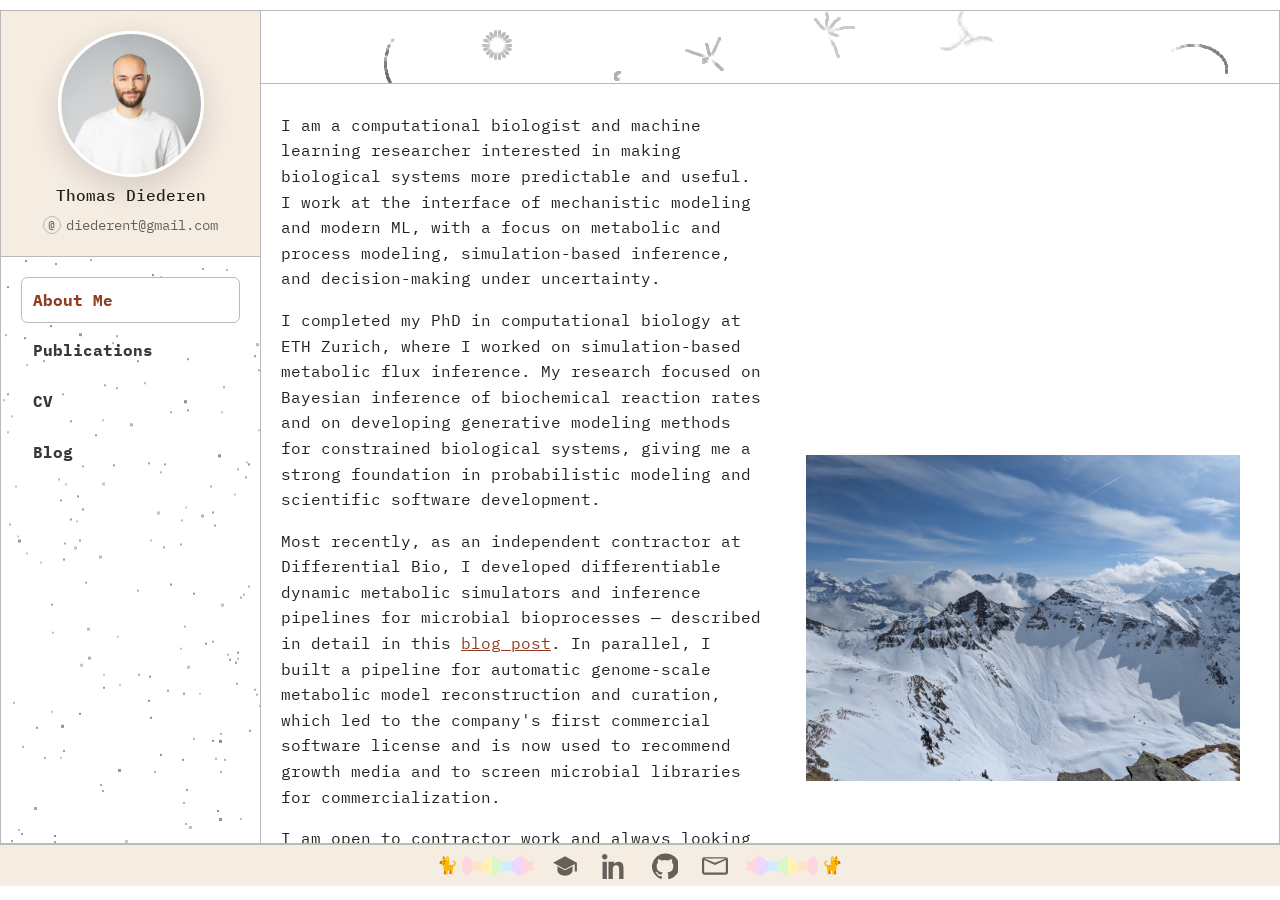
==== commit 02685c09: "Update publications, add mobile sidebar, link preprint in blog post - Publications page: convert dFB" ====
--- a/index.html
+++ b/index.html
@@ -12,12 +12,30 @@
 </head>
 <body>
   <div class="quadrants">
-    <aside class="q-photo">
-      <div class="photo-circle">
-        <img class="profile-photo" src="tomek_picture.jfif" alt="Portrait of Thomas Diederen">
-      </div>
-      <p class="photo-name">Thomas Diederen</p>
-      <p class="photo-email"><span class="at-icon">@</span> diederent@gmail.com</p>
+    <button class="sidebar-toggle" aria-label="Open navigation" aria-expanded="false">
+      <svg class="icon-hamburger" viewBox="0 0 24 24" fill="none" stroke="currentColor" stroke-width="2" stroke-linecap="round" aria-hidden="true"><line x1="3" y1="6" x2="21" y2="6"/><line x1="3" y1="12" x2="21" y2="12"/><line x1="3" y1="18" x2="21" y2="18"/></svg>
+      <svg class="icon-close" viewBox="0 0 24 24" fill="none" stroke="currentColor" stroke-width="2" stroke-linecap="round" aria-hidden="true"><line x1="6" y1="6" x2="18" y2="18"/><line x1="18" y1="6" x2="6" y2="18"/></svg>
+    </button>
+
+    <aside class="sidebar">
+      <div class="q-photo">
+        <div class="photo-circle">
+          <img class="profile-photo" src="tomek_picture.jfif" alt="Portrait of Thomas Diederen">
+        </div>
+        <p class="photo-name">Thomas Diederen</p>
+        <p class="photo-email"><span class="at-icon">@</span> diederent@gmail.com</p>
+      </div>
+      <div class="q-links">
+        <nav class="nav-links" aria-label="Main sections">
+          <a href="#about" data-tab="about">About Me</a>
+          <a href="#publications" data-tab="publications">Publications</a>
+          <a href="#cv" data-tab="cv">CV</a>
+          <a href="#blog" data-tab="blog">Blog</a>
+        </nav>
+        <div class="pixel-rain" aria-hidden="true">
+          <canvas id="pixel-rain-canvas"></canvas>
+        </div>
+      </div>
     </aside>
 
     <section class="q-topright">
@@ -25,18 +43,6 @@
         <canvas id="top-pattern-canvas"></canvas>
       </div>
     </section>
-
-    <aside class="q-links">
-      <nav class="nav-links" aria-label="Main sections">
-        <a href="#about" data-tab="about">About Me</a>
-        <a href="#publications" data-tab="publications">Publications</a>
-        <a href="#cv" data-tab="cv">CV</a>
-        <a href="#blog" data-tab="blog">Blog</a>
-      </nav>
-      <div class="pixel-rain" aria-hidden="true">
-        <canvas id="pixel-rain-canvas"></canvas>
-      </div>
-    </aside>
 
     <main class="q-content">
       <section id="about" class="tab-panel">
@@ -81,30 +87,70 @@
 
       <section id="publications" class="tab-panel" hidden>
         <article class="publication-item">
+          <h3>Simulation-based Metabolic Flux Inference</h3>
+          <div class="bibtex">@unpublished{diederen2026sbmfi_method,
+  author = {Tomek Diederen and Nicola Zamboni},
+  title = {Simulation-based Metabolic Flux Inference},
+  note = {In preparation},
+  year = {2026}
+}</div>
+        </article>
+
+        <article class="publication-item">
           <h3>A Differentiable dFBA Simulator for Scalable Bayesian Inference over Microbial Metabolic Models</h3>
-          <p class="muted">bioRxiv, 2026</p>
-          <p>A differentiable dynamic flux balance analysis simulator embedded in JAX, enabling end-to-end gradient-based inference over ~2,100 batch fermentations using OD600 as the sole observation signal.</p>
-          <a class="download-btn" href="hybrid_dfba_paper.pdf" download>Download preprint (PDF)</a>
-        </article>
-
-        <article class="publication-item">
-          <h3>Flows on convex polytopes</h3>
+          <div class="bibtex">@article{diederen2026dfba,
+  author = {Tomek Diederen},
+  title = {A Differentiable {dFBA} Simulator for Scalable {Bayesian} Inference over Microbial Metabolic Models},
+  journal = {bioRxiv},
+  year = {2026},
+  doi = {10.64898/2026.05.05.722888},
+  url = {<a href="https://www.biorxiv.org/content/10.64898/2026.05.05.722888v1.full" target="_blank" rel="noreferrer">https://www.biorxiv.org/content/10.64898/2026.05.05.722888v1.full</a>}
+}</div>
+        </article>
+
+        <article class="publication-item">
+          <h3>Flows on Convex Polytopes</h3>
           <div class="bibtex">@article{diederen2025flows,
   author = {Tomek Diederen and Nicola Zamboni},
-  title = {Flows on convex polytopes},
+  title = {Flows on Convex Polytopes},
   journal = {arXiv preprint arXiv:2503.10232},
   year = {2025},
   month = {03},
-  day = {13},
   url = {<a href="https://arxiv.org/abs/2503.10232" target="_blank" rel="noreferrer">https://arxiv.org/abs/2503.10232</a>}
 }</div>
         </article>
 
         <article class="publication-item">
-          <h3>Simulation-based metabolic flux inference</h3>
+          <h3>Machine Learning Reveals Novel Compound for the Improved Production of Chitooligosaccharides in <em>Escherichia coli</em></h3>
+          <div class="bibtex">@article{mey2025chitooligosaccharides,
+  author = {Friederike Mey and Gaetan De Waele and Wouter Demeester and Chiara Guidi and Dries Duchi and Tomek Diederen and Hanne Kochuyt and Kirsten Van Huffel and Nicola Zamboni and Willem Waegeman and Marjan De Mey},
+  title = {Machine Learning Reveals Novel Compound for the Improved Production of Chitooligosaccharides in {Escherichia coli}},
+  journal = {New Biotechnology},
+  volume = {86},
+  pages = {39--46},
+  year = {2025},
+  doi = {<a href="https://doi.org/10.1016/j.nbt.2025.01.005" target="_blank" rel="noreferrer">10.1016/j.nbt.2025.01.005</a>}
+}</div>
+        </article>
+
+        <article class="publication-item">
+          <h3>Metabolomics</h3>
+          <div class="bibtex">@incollection{diederen2021metabolomics,
+  author = {Tomek Diederen and Alexis Delabrière and Alaa Othman and Michael E. Reid and Nicola Zamboni},
+  title = {Metabolomics},
+  booktitle = {Metabolic Engineering: Concepts and Applications},
+  publisher = {Wiley},
+  year = {2021},
+  pages = {259--299},
+  doi = {<a href="https://doi.org/10.1002/9783527823468.ch9" target="_blank" rel="noreferrer">10.1002/9783527823468.ch9</a>}
+}</div>
+        </article>
+
+        <article class="publication-item">
+          <h3>Simulation-based Metabolic Flux Inference</h3>
           <div class="bibtex">@phdthesis{diederen2023sbmfi,
-  author = {Thomas HM Diederen},
-  title = {Simulation-based metabolic flux inference},
+  author = {Thomas H.M. Diederen},
+  title = {Simulation-based Metabolic Flux Inference},
   school = {ETH Zurich},
   year = {2023},
   url = {<a href="https://www.research-collection.ethz.ch/entities/publication/3f28a9cc-00e3-452d-b2dc-0d77acde6f7c" target="_blank" rel="noreferrer">https://www.research-collection.ethz.ch/entities/publication/3f28a9cc-00e3-452d-b2dc-0d77acde6f7c</a>}
--- a/css/main.css
+++ b/css/main.css
@@ -27,8 +27,8 @@
 .quadrants {
   display: grid;
   grid-template-columns: 260px 1fr;
-  grid-template-rows: 73px 147px minmax(0, 1fr);
-  grid-template-areas: "photo top" "photo content" "links content";
+  grid-template-rows: 73px minmax(0, 1fr);
+  grid-template-areas: "sidebar top" "sidebar content";
   width: 100%;
   height: calc(100dvh - 66px);
   min-height: 0;
@@ -46,17 +46,20 @@
 }
 
 .q-photo,
-.q-links {
-  border-right: 1px solid var(--line);
-}
-
-.q-photo,
 .q-topright {
   border-bottom: 1px solid var(--line);
 }
 
+.sidebar {
+  grid-area: sidebar;
+  display: flex;
+  flex-direction: column;
+  border-right: 1px solid var(--line);
+  overflow: hidden;
+}
+
 .q-photo {
-  grid-area: photo;
+  flex: 0 0 220px;
   display: flex;
   flex-direction: column;
   align-items: center;
@@ -73,12 +76,16 @@
 }
 
 .q-links {
-  grid-area: links;
+  flex: 1;
   display: flex;
   flex-direction: column;
   min-height: 0;
   position: relative;
   overflow: hidden;
+}
+
+.sidebar-toggle {
+  display: none;
 }
 
 .q-content {
@@ -500,28 +507,73 @@
 @media (max-width: 860px) {
   .quadrants {
     grid-template-columns: 1fr;
-    grid-template-rows: auto auto auto minmax(0, 1fr);
-    grid-template-areas: "photo" "top" "links" "content";
-    height: calc(100dvh - 66px);
-  }
-
-  .q-photo,
-  .q-links,
-  .q-topright,
-  .q-content {
-    border-right: 0;
-    border-bottom: 1px solid var(--line);
-  }
-
-  .q-content { border-bottom: 0; }
+    grid-template-rows: 80px minmax(0, 1fr);
+    grid-template-areas: "top" "content";
+  }
+
+  .sidebar {
+    position: fixed;
+    inset: 0;
+    z-index: 100;
+    align-items: center;
+    justify-content: center;
+    gap: 2.5rem;
+    background: var(--panel-warm);
+    border-right: none;
+    transform: translateX(-100%);
+    transition: transform 0.25s ease;
+    overflow: auto;
+  }
+
+  .sidebar.open {
+    transform: translateX(0);
+  }
+
+  .q-photo {
+    flex: 0 0 auto;
+    background: transparent;
+    border-bottom: none;
+  }
+
+  .q-links {
+    flex: 0 0 auto;
+    overflow: visible;
+  }
+
+  .pixel-rain { display: none; }
+
+  .q-topright { border-right: 0; }
+  .q-content { border-right: 0; }
+
+  .sidebar-toggle {
+    display: flex;
+    align-items: center;
+    justify-content: center;
+    position: fixed;
+    top: 14px;
+    left: 8px;
+    z-index: 101;
+    width: 38px;
+    height: 38px;
+    padding: 0;
+    background: var(--panel-warm);
+    border: 1px solid var(--line);
+    border-radius: 0.4rem;
+    cursor: pointer;
+    color: var(--ink);
+  }
+
+  .sidebar-toggle svg {
+    width: 20px;
+    height: 20px;
+  }
+
+  .sidebar-toggle .icon-close { display: none; }
+  .sidebar-toggle[aria-expanded="true"] .icon-hamburger { display: none; }
+  .sidebar-toggle[aria-expanded="true"] .icon-close { display: block; }
+
   #about { max-width: 100%; }
   .about-layout { grid-template-columns: 1fr; }
   .bibtex { width: 100%; }
   .nyan-rainbow { width: 48px; }
-  .q-content .cv-title,
-  .q-content .publication-item h3,
-  .q-content #blog h3,
-  .q-content #cv h3 {
-    font-size: 0.95rem !important;
-  }
-}
+}
